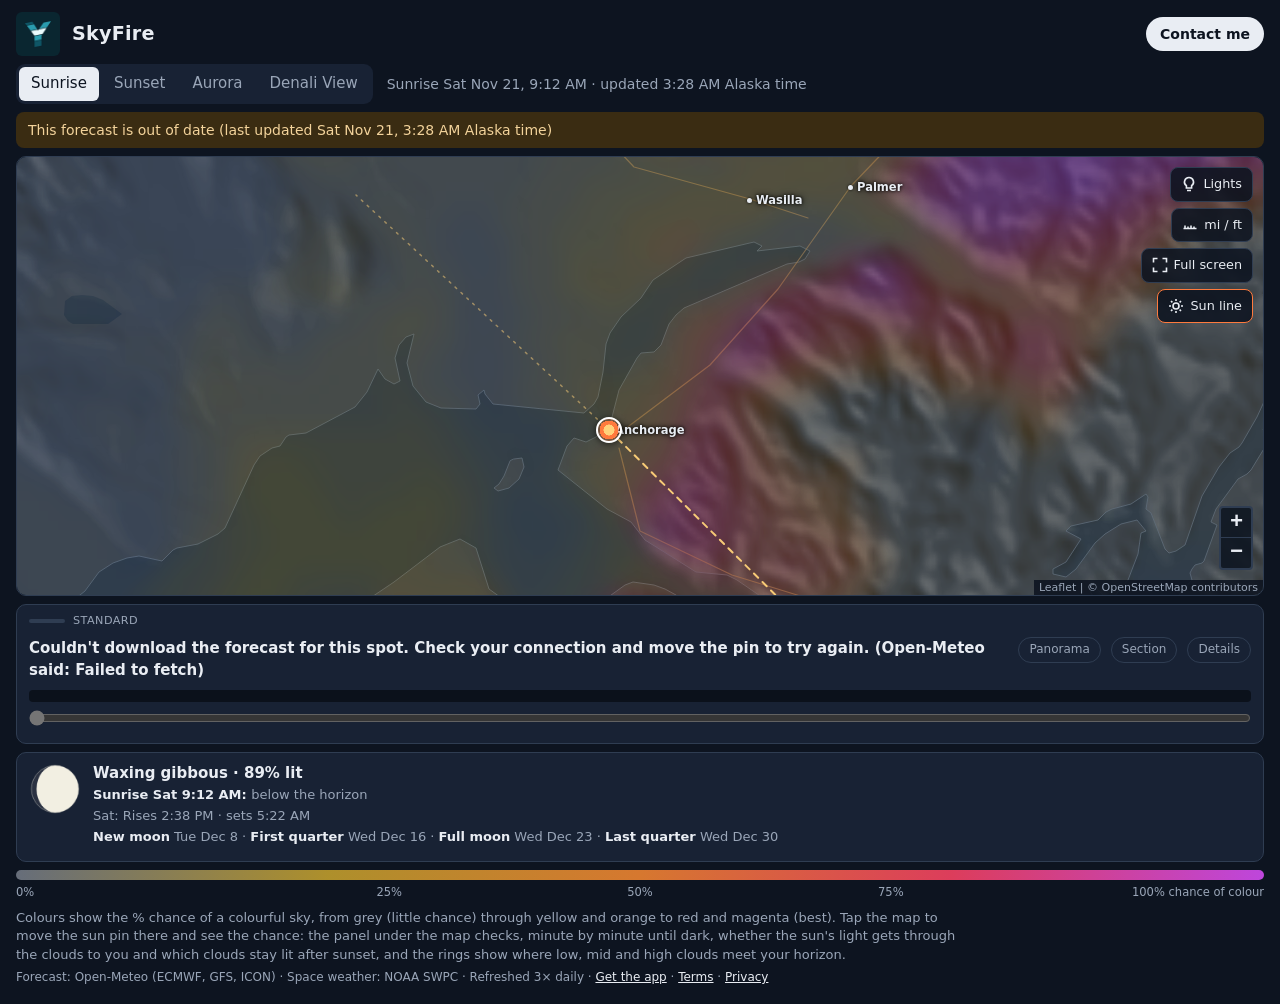
==== index.html @ c2d7034f "publish 2026-11-21T12:34:13Z" ====
<!doctype html>
<html lang="en">
<head>
<meta charset="utf-8">
<meta name="viewport" content="width=device-width, initial-scale=1, viewport-fit=cover">
<meta name="color-scheme" content="dark">
<meta name="description" content="Live sunrise, sunset and aurora forecast map for Anchorage and South-central Alaska. See where the sky is likely to light up, updated three times a day.">
<title>SkyFire</title>
<link rel="manifest" href="manifest.webmanifest">
<meta name="theme-color" content="#0d1420">
<link rel="icon" href="icons/favicon-32.png" sizes="32x32">
<link rel="apple-touch-icon" href="icons/apple-touch-icon.png">
<link rel="stylesheet" href="vendor/leaflet/leaflet.css">
<link rel="stylesheet" href="style.css?v=18">
</head>
<body>
<header class="site-header">
  <a id="logo-link" class="logo-link" target="_top" rel="noopener" hidden><img id="logo" alt=""></a>
  <h1 id="title" class="site-title">SkyFire</h1>
  <!-- Fallback href so the link still works when index.json cannot load. -->
  <a id="contact" class="contact" href="https://www.ypsak.com/contact" target="_top" rel="noopener">Contact me</a>
</header>

<main id="app">
  <p id="unavailable" class="unavailable" hidden>The sky forecast is unavailable right now. Please check back later.</p>
  <div class="bar-row">
    <nav id="tabs" class="tabs" role="tablist" aria-label="Forecast maps"></nav>
    <p id="when" class="when" aria-live="polite"></p>
  </div>
  <div id="hours" class="hours" role="group" aria-label="Hour" hidden></div>
  <p id="stale" class="stale" role="status" hidden></p>
  <div id="map-wrap" class="map-wrap" hidden>
    <div id="map" class="map" aria-label="Forecast map. Tap anywhere for the forecast there."></div>
    <div id="sunbox" class="sunbox" hidden></div>
    <div class="controls">
      <button class="ctl" id="btn-install" type="button" title="Install the SkyFire app" hidden>
        <svg viewBox="0 0 16 16" fill="none" stroke="currentColor" stroke-width="1.6" aria-hidden="true"><path d="M8 1.5v8.5M4.5 6.5 8 10l3.5-3.5M2 11.5v3h12v-3"/></svg><span>Install app</span></button>
      <button class="ctl" id="btn-lights" type="button" aria-pressed="false" title="Light pollution (night lights)">
        <svg viewBox="0 0 16 16" fill="none" stroke="currentColor" stroke-width="1.6" aria-hidden="true"><path d="M8 1.5a4.5 4.5 0 0 0-2.6 8.2V12h5.2V9.7A4.5 4.5 0 0 0 8 1.5zM6 14.5h4"/></svg><span>Lights</span></button>
      <button class="ctl" id="btn-units" type="button" title="Switch units">
        <svg viewBox="0 0 16 16" fill="none" stroke="currentColor" stroke-width="1.6" aria-hidden="true"><path d="M1.5 11.5h13M3 11.5v-3M6 11.5v-2M9 11.5v-3M12 11.5v-2"/></svg><span id="units-label">mi / ft</span></button>
      <button class="ctl" id="btn-full" type="button" aria-pressed="false" title="Full screen">
        <svg viewBox="0 0 16 16" fill="none" stroke="currentColor" stroke-width="1.6" aria-hidden="true"><path d="M1.5 5.5v-4h4M10.5 1.5h4v4M14.5 10.5v4h-4M5.5 14.5h-4v-4"/></svg><span>Full screen</span></button>
      <button class="ctl" id="btn-sun" type="button" aria-pressed="true" title="Sun line">
        <svg viewBox="0 0 16 16" fill="none" stroke="currentColor" stroke-width="1.6" aria-hidden="true"><circle cx="8" cy="8" r="3"/><path d="M8 1v2M8 13v2M1 8h2M13 8h2M3 3l1.4 1.4M11.6 11.6L13 13M3 13l1.4-1.4M11.6 4.4L13 3"/></svg><span id="line-label">Sun line</span></button>
    </div>
    <p id="map-note" class="map-note" hidden></p>
  </div>
  <section id="light" class="light size-std" aria-label="Light check" hidden>
    <button id="light-size" class="light-size" type="button" title="Panel size: tap to change">
      <span class="grip" aria-hidden="true"></span><span id="light-size-label">Standard</span></button>
    <div id="light-pro" class="light-pro" hidden>
      <p class="light-pro-title"><span class="pro-badge">Pro</span> Will the light reach this spot?</p>
      <p class="light-pro-text">SkyFire Pro checks, minute by minute until dark, whether the sun's light gets through the clouds to your pin, which clouds stay lit after sunset, and shows the skyline with peaks, alpenglow and the moon.</p>
      <div class="light-pro-row">
        <a id="pro-trial" class="btn-pro" href="pro.html">Start free trial</a>
        <a class="btn-pro alt" href="pro.html#restore">I have a licence</a>
      </div>
    </div>
    <div class="light-head">
      <p id="light-verdict" class="light-verdict" aria-live="polite"></p>
      <button id="light-pano-btn" class="light-more" type="button" aria-pressed="false">Panorama</button>
      <button id="light-section-btn" class="light-more" type="button" aria-pressed="false">Section</button>
      <button id="light-more" class="light-more" type="button" aria-expanded="false">Details</button>
    </div>
    <div id="light-bar" class="light-bar" aria-hidden="true"></div>
    <div id="rain-bar" class="rain-bar" aria-hidden="true" title="Rain at your spot"></div>
    <input id="light-slider" class="light-slider" type="range" min="0" max="0" value="0" aria-label="Time">
    <figure id="pano-wrap" class="section-wrap" hidden>
      <div class="pano-box">
        <canvas id="pano" class="pano" role="img" aria-label="Panorama from the pin: the skyline with named peaks, the sun's path and the forecast cloud"></canvas>
        <div class="pano-ctl">
          <button id="pano-full" class="pano-btn" type="button" aria-pressed="false" title="Full screen">⛶</button>
          <button id="pano-compass" class="pano-btn" type="button" aria-pressed="false" title="Compass: point your phone">🧭</button>
          <button id="pano-sun" class="pano-btn" type="button" title="Face the sun">☀</button>
          <button id="pano-out" class="pano-btn" type="button" title="Zoom out">−</button>
          <button id="pano-in" class="pano-btn" type="button" title="Zoom in">+</button>
        </div>
      </div>
      <figcaption id="pano-caption" class="section-caption"></figcaption>
    </figure>
    <figure id="section-wrap" class="section-wrap" hidden>
      <canvas id="section" class="section" role="img" aria-label="Side view of the sun's ray toward the horizon, with the terrain and cloud layers"></canvas>
      <figcaption id="section-caption" class="section-caption"></figcaption>
    </figure>
    <div id="light-details" class="light-details" hidden>
      <p id="light-info" class="light-info"></p>
      <p id="light-rings" class="light-rings"></p>
      <div id="light-models" class="light-models" role="group" aria-label="Forecast model"></div>
    </div>
  </section>
  <section id="space" class="space" aria-label="Space weather now" hidden>
    <div class="space-now" id="space-now"></div>
    <p class="space-fc" id="space-fc"></p>
    <p class="space-note" id="space-note"></p>
  </section>
  <section id="moon" class="moon-card" aria-label="The moon" hidden>
    <canvas id="moon-icon" class="moon-icon" width="64" height="64" role="img" aria-label="Moon phase"></canvas>
    <div class="moon-text">
      <p id="moon-name" class="moon-name"></p>
      <p id="moon-at" class="moon-line"></p>
      <p id="moon-rs" class="moon-line"></p>
      <div id="dark-wrap" class="dark-wrap" hidden>
        <div id="dark-bar" class="dark-bar" aria-hidden="true"></div>
        <div class="dark-ticks"><span id="dark-start"></span><span id="dark-end"></span></div>
        <p id="dark-text" class="moon-line"></p>
      </div>
      <p id="moon-next" class="moon-line"></p>
      <p id="moon-note" class="moon-note"></p>
    </div>
  </section>
  <section id="legend" class="legend" aria-label="Colour key" hidden>
    <div id="key-bar" class="key-bar"></div>
    <div id="key-ticks" class="key-ticks"></div>
  </section>
</main>

<footer id="footer" class="site-footer" hidden>
  <p class="how">Colours show what kind of sky to expect: white-grey is cloud in the way, yellow is clear but plain, and orange, pink and purple are where colour is likely. Tap the map for the % chance there. Drag the sun pin to any spot: the panel under the map checks, minute by minute, whether the sun's light gets through the clouds to you, and the rings show where low, mid and high clouds meet your horizon.</p>
  <p class="small"><span class="site-credits"></span> · Refreshed 3× daily · <a class="get-app" href="install.html" target="_blank" rel="noopener">Get the app</a><span id="pro-link" hidden> · <a class="get-app" href="pro.html">SkyFire Pro</a></span> · <a class="get-app" href="terms.html">Terms</a> · <a class="get-app" href="privacy.html">Privacy</a></p>
</footer>

<script src="vendor/leaflet/leaflet.js"></script>
<script src="lightcheck.js?v=18"></script>
<script src="panorama.js?v=18"></script>
<script src="moon.js?v=18"></script>
<script src="pro.js?v=18"></script>
<script src="app.js?v=18"></script>
</body>
</html>
---- vendor/leaflet/leaflet.css ----
/* required styles */

.leaflet-pane,
.leaflet-tile,
.leaflet-marker-icon,
.leaflet-marker-shadow,
.leaflet-tile-container,
.leaflet-pane > svg,
.leaflet-pane > canvas,
.leaflet-zoom-box,
.leaflet-image-layer,
.leaflet-layer {
	position: absolute;
	left: 0;
	top: 0;
	}
.leaflet-container {
	overflow: hidden;
	}
.leaflet-tile,
.leaflet-marker-icon,
.leaflet-marker-shadow {
	-webkit-user-select: none;
	   -moz-user-select: none;
	        user-select: none;
	  -webkit-user-drag: none;
	}
/* Prevents IE11 from highlighting tiles in blue */
.leaflet-tile::selection {
	background: transparent;
}
/* Safari renders non-retina tile on retina better with this, but Chrome is worse */
.leaflet-safari .leaflet-tile {
	image-rendering: -webkit-optimize-contrast;
	}
/* hack that prevents hw layers "stretching" when loading new tiles */
.leaflet-safari .leaflet-tile-container {
	width: 1600px;
	height: 1600px;
	-webkit-transform-origin: 0 0;
	}
.leaflet-marker-icon,
.leaflet-marker-shadow {
	display: block;
	}
/* .leaflet-container svg: reset svg max-width decleration shipped in Joomla! (joomla.org) 3.x */
/* .leaflet-container img: map is broken in FF if you have max-width: 100% on tiles */
.leaflet-container .leaflet-overlay-pane svg {
	max-width: none !important;
	max-height: none !important;
	}
.leaflet-container .leaflet-marker-pane img,
.leaflet-container .leaflet-shadow-pane img,
.leaflet-container .leaflet-tile-pane img,
.leaflet-container img.leaflet-image-layer,
.leaflet-container .leaflet-tile {
	max-width: none !important;
	max-height: none !important;
	width: auto;
	padding: 0;
	}

.leaflet-container img.leaflet-tile {
	/* See: https://bugs.chromium.org/p/chromium/issues/detail?id=600120 */
	mix-blend-mode: plus-lighter;
}

.leaflet-container.leaflet-touch-zoom {
	-ms-touch-action: pan-x pan-y;
	touch-action: pan-x pan-y;
	}
.leaflet-container.leaflet-touch-drag {
	-ms-touch-action: pinch-zoom;
	/* Fallback for FF which doesn't support pinch-zoom */
	touch-action: none;
	touch-action: pinch-zoom;
}
.leaflet-container.leaflet-touch-drag.leaflet-touch-zoom {
	-ms-touch-action: none;
	touch-action: none;
}
.leaflet-container {
	-webkit-tap-highlight-color: transparent;
}
.leaflet-container a {
	-webkit-tap-highlight-color: rgba(51, 181, 229, 0.4);
}
.leaflet-tile {
	filter: inherit;
	visibility: hidden;
	}
.leaflet-tile-loaded {
	visibility: inherit;
	}
.leaflet-zoom-box {
	width: 0;
	height: 0;
	-moz-box-sizing: border-box;
	     box-sizing: border-box;
	z-index: 800;
	}
/* workaround for https://bugzilla.mozilla.org/show_bug.cgi?id=888319 */
.leaflet-overlay-pane svg {
	-moz-user-select: none;
	}

.leaflet-pane         { z-index: 400; }

.leaflet-tile-pane    { z-index: 200; }
.leaflet-overlay-pane { z-index: 400; }
.leaflet-shadow-pane  { z-index: 500; }
.leaflet-marker-pane  { z-index: 600; }
.leaflet-tooltip-pane   { z-index: 650; }
.leaflet-popup-pane   { z-index: 700; }

.leaflet-map-pane canvas { z-index: 100; }
.leaflet-map-pane svg    { z-index: 200; }

.leaflet-vml-shape {
	width: 1px;
	height: 1px;
	}
.lvml {
	behavior: url(#default#VML);
	display: inline-block;
	position: absolute;
	}


/* control positioning */

.leaflet-control {
	position: relative;
	z-index: 800;
	pointer-events: visiblePainted; /* IE 9-10 doesn't have auto */
	pointer-events: auto;
	}
.leaflet-top,
.leaflet-bottom {
	position: absolute;
	z-index: 1000;
	pointer-events: none;
	}
.leaflet-top {
	top: 0;
	}
.leaflet-right {
	right: 0;
	}
.leaflet-bottom {
	bottom: 0;
	}
.leaflet-left {
	left: 0;
	}
.leaflet-control {
	float: left;
	clear: both;
	}
.leaflet-right .leaflet-control {
	float: right;
	}
.leaflet-top .leaflet-control {
	margin-top: 10px;
	}
.leaflet-bottom .leaflet-control {
	margin-bottom: 10px;
	}
.leaflet-left .leaflet-control {
	margin-left: 10px;
	}
.leaflet-right .leaflet-control {
	margin-right: 10px;
	}


/* zoom and fade animations */

.leaflet-fade-anim .leaflet-popup {
	opacity: 0;
	-webkit-transition: opacity 0.2s linear;
	   -moz-transition: opacity 0.2s linear;
	        transition: opacity 0.2s linear;
	}
.leaflet-fade-anim .leaflet-map-pane .leaflet-popup {
	opacity: 1;
	}
.leaflet-zoom-animated {
	-webkit-transform-origin: 0 0;
	    -ms-transform-origin: 0 0;
	        transform-origin: 0 0;
	}
svg.leaflet-zoom-animated {
	will-change: transform;
}

.leaflet-zoom-anim .leaflet-zoom-animated {
	-webkit-transition: -webkit-transform 0.25s cubic-bezier(0,0,0.25,1);
	   -moz-transition:    -moz-transform 0.25s cubic-bezier(0,0,0.25,1);
	        transition:         transform 0.25s cubic-bezier(0,0,0.25,1);
	}
.leaflet-zoom-anim .leaflet-tile,
.leaflet-pan-anim .leaflet-tile {
	-webkit-transition: none;
	   -moz-transition: none;
	        transition: none;
	}

.leaflet-zoom-anim .leaflet-zoom-hide {
	visibility: hidden;
	}


/* cursors */

.leaflet-interactive {
	cursor: pointer;
	}
.leaflet-grab {
	cursor: -webkit-grab;
	cursor:    -moz-grab;
	cursor:         grab;
	}
.leaflet-crosshair,
.leaflet-crosshair .leaflet-interactive {
	cursor: crosshair;
	}
.leaflet-popup-pane,
.leaflet-control {
	cursor: auto;
	}
.leaflet-dragging .leaflet-grab,
.leaflet-dragging .leaflet-grab .leaflet-interactive,
.leaflet-dragging .leaflet-marker-draggable {
	cursor: move;
	cursor: -webkit-grabbing;
	cursor:    -moz-grabbing;
	cursor:         grabbing;
	}

/* marker & overlays interactivity */
.leaflet-marker-icon,
.leaflet-marker-shadow,
.leaflet-image-layer,
.leaflet-pane > svg path,
.leaflet-tile-container {
	pointer-events: none;
	}

.leaflet-marker-icon.leaflet-interactive,
.leaflet-image-layer.leaflet-interactive,
.leaflet-pane > svg path.leaflet-interactive,
svg.leaflet-image-layer.leaflet-interactive path {
	pointer-events: visiblePainted; /* IE 9-10 doesn't have auto */
	pointer-events: auto;
	}

/* visual tweaks */

.leaflet-container {
	background: #ddd;
	outline-offset: 1px;
	}
.leaflet-container a {
	color: #0078A8;
	}
.leaflet-zoom-box {
	border: 2px dotted #38f;
	background: rgba(255,255,255,0.5);
	}


/* general typography */
.leaflet-container {
	font-family: "Helvetica Neue", Arial, Helvetica, sans-serif;
	font-size: 12px;
	font-size: 0.75rem;
	line-height: 1.5;
	}


/* general toolbar styles */

.leaflet-bar {
	box-shadow: 0 1px 5px rgba(0,0,0,0.65);
	border-radius: 4px;
	}
.leaflet-bar a {
	background-color: #fff;
	border-bottom: 1px solid #ccc;
	width: 26px;
	height: 26px;
	line-height: 26px;
	display: block;
	text-align: center;
	text-decoration: none;
	color: black;
	}
.leaflet-bar a,
.leaflet-control-layers-toggle {
	background-position: 50% 50%;
	background-repeat: no-repeat;
	display: block;
	}
.leaflet-bar a:hover,
.leaflet-bar a:focus {
	background-color: #f4f4f4;
	}
.leaflet-bar a:first-child {
	border-top-left-radius: 4px;
	border-top-right-radius: 4px;
	}
.leaflet-bar a:last-child {
	border-bottom-left-radius: 4px;
	border-bottom-right-radius: 4px;
	border-bottom: none;
	}
.leaflet-bar a.leaflet-disabled {
	cursor: default;
	background-color: #f4f4f4;
	color: #bbb;
	}

.leaflet-touch .leaflet-bar a {
	width: 30px;
	height: 30px;
	line-height: 30px;
	}
.leaflet-touch .leaflet-bar a:first-child {
	border-top-left-radius: 2px;
	border-top-right-radius: 2px;
	}
.leaflet-touch .leaflet-bar a:last-child {
	border-bottom-left-radius: 2px;
	border-bottom-right-radius: 2px;
	}

/* zoom control */

.leaflet-control-zoom-in,
.leaflet-control-zoom-out {
	font: bold 18px 'Lucida Console', Monaco, monospace;
	text-indent: 1px;
	}

.leaflet-touch .leaflet-control-zoom-in, .leaflet-touch .leaflet-control-zoom-out  {
	font-size: 22px;
	}


/* layers control */

.leaflet-control-layers {
	box-shadow: 0 1px 5px rgba(0,0,0,0.4);
	background: #fff;
	border-radius: 5px;
	}
.leaflet-control-layers-toggle {
	background-image: url(images/layers.png);
	width: 36px;
	height: 36px;
	}
.leaflet-retina .leaflet-control-layers-toggle {
	background-image: url(images/layers-2x.png);
	background-size: 26px 26px;
	}
.leaflet-touch .leaflet-control-layers-toggle {
	width: 44px;
	height: 44px;
	}
.leaflet-control-layers .leaflet-control-layers-list,
.leaflet-control-layers-expanded .leaflet-control-layers-toggle {
	display: none;
	}
.leaflet-control-layers-expanded .leaflet-control-layers-list {
	display: block;
	position: relative;
	}
.leaflet-control-layers-expanded {
	padding: 6px 10px 6px 6px;
	color: #333;
	background: #fff;
	}
.leaflet-control-layers-scrollbar {
	overflow-y: scroll;
	overflow-x: hidden;
	padding-right: 5px;
	}
.leaflet-control-layers-selector {
	margin-top: 2px;
	position: relative;
	top: 1px;
	}
.leaflet-control-layers label {
	display: block;
	font-size: 13px;
	font-size: 1.08333em;
	}
.leaflet-control-layers-separator {
	height: 0;
	border-top: 1px solid #ddd;
	margin: 5px -10px 5px -6px;
	}

/* Default icon URLs */
.leaflet-default-icon-path { /* used only in path-guessing heuristic, see L.Icon.Default */
	background-image: url(images/marker-icon.png);
	}


/* attribution and scale controls */

.leaflet-container .leaflet-control-attribution {
	background: #fff;
	background: rgba(255, 255, 255, 0.8);
	margin: 0;
	}
.leaflet-control-attribution,
.leaflet-control-scale-line {
	padding: 0 5px;
	color: #333;
	line-height: 1.4;
	}
.leaflet-control-attribution a {
	text-decoration: none;
	}
.leaflet-control-attribution a:hover,
.leaflet-control-attribution a:focus {
	text-decoration: underline;
	}
.leaflet-attribution-flag {
	display: inline !important;
	vertical-align: baseline !important;
	width: 1em;
	height: 0.6669em;
	}
.leaflet-left .leaflet-control-scale {
	margin-left: 5px;
	}
.leaflet-bottom .leaflet-control-scale {
	margin-bottom: 5px;
	}
.leaflet-control-scale-line {
	border: 2px solid #777;
	border-top: none;
	line-height: 1.1;
	padding: 2px 5px 1px;
	white-space: nowrap;
	-moz-box-sizing: border-box;
	     box-sizing: border-box;
	background: rgba(255, 255, 255, 0.8);
	text-shadow: 1px 1px #fff;
	}
.leaflet-control-scale-line:not(:first-child) {
	border-top: 2px solid #777;
	border-bottom: none;
	margin-top: -2px;
	}
.leaflet-control-scale-line:not(:first-child):not(:last-child) {
	border-bottom: 2px solid #777;
	}

.leaflet-touch .leaflet-control-attribution,
.leaflet-touch .leaflet-control-layers,
.leaflet-touch .leaflet-bar {
	box-shadow: none;
	}
.leaflet-touch .leaflet-control-layers,
.leaflet-touch .leaflet-bar {
	border: 2px solid rgba(0,0,0,0.2);
	background-clip: padding-box;
	}


/* popup */

.leaflet-popup {
	position: absolute;
	text-align: center;
	margin-bottom: 20px;
	}
.leaflet-popup-content-wrapper {
	padding: 1px;
	text-align: left;
	border-radius: 12px;
	}
.leaflet-popup-content {
	margin: 13px 24px 13px 20px;
	line-height: 1.3;
	font-size: 13px;
	font-size: 1.08333em;
	min-height: 1px;
	}
.leaflet-popup-content p {
	margin: 17px 0;
	margin: 1.3em 0;
	}
.leaflet-popup-tip-container {
	width: 40px;
	height: 20px;
	position: absolute;
	left: 50%;
	margin-top: -1px;
	margin-left: -20px;
	overflow: hidden;
	pointer-events: none;
	}
.leaflet-popup-tip {
	width: 17px;
	height: 17px;
	padding: 1px;

	margin: -10px auto 0;
	pointer-events: auto;

	-webkit-transform: rotate(45deg);
	   -moz-transform: rotate(45deg);
	    -ms-transform: rotate(45deg);
	        transform: rotate(45deg);
	}
.leaflet-popup-content-wrapper,
.leaflet-popup-tip {
	background: white;
	color: #333;
	box-shadow: 0 3px 14px rgba(0,0,0,0.4);
	}
.leaflet-container a.leaflet-popup-close-button {
	position: absolute;
	top: 0;
	right: 0;
	border: none;
	text-align: center;
	width: 24px;
	height: 24px;
	font: 16px/24px Tahoma, Verdana, sans-serif;
	color: #757575;
	text-decoration: none;
	background: transparent;
	}
.leaflet-container a.leaflet-popup-close-button:hover,
.leaflet-container a.leaflet-popup-close-button:focus {
	color: #585858;
	}
.leaflet-popup-scrolled {
	overflow: auto;
	}

.leaflet-oldie .leaflet-popup-content-wrapper {
	-ms-zoom: 1;
	}
.leaflet-oldie .leaflet-popup-tip {
	width: 24px;
	margin: 0 auto;

	-ms-filter: "progid:DXImageTransform.Microsoft.Matrix(M11=0.70710678, M12=0.70710678, M21=-0.70710678, M22=0.70710678)";
	filter: progid:DXImageTransform.Microsoft.Matrix(M11=0.70710678, M12=0.70710678, M21=-0.70710678, M22=0.70710678);
	}

.leaflet-oldie .leaflet-control-zoom,
.leaflet-oldie .leaflet-control-layers,
.leaflet-oldie .leaflet-popup-content-wrapper,
.leaflet-oldie .leaflet-popup-tip {
	border: 1px solid #999;
	}


/* div icon */

.leaflet-div-icon {
	background: #fff;
	border: 1px solid #666;
	}


/* Tooltip */
/* Base styles for the element that has a tooltip */
.leaflet-tooltip {
	position: absolute;
	padding: 6px;
	background-color: #fff;
	border: 1px solid #fff;
	border-radius: 3px;
	color: #222;
	white-space: nowrap;
	-webkit-user-select: none;
	-moz-user-select: none;
	-ms-user-select: none;
	user-select: none;
	pointer-events: none;
	box-shadow: 0 1px 3px rgba(0,0,0,0.4);
	}
.leaflet-tooltip.leaflet-interactive {
	cursor: pointer;
	pointer-events: auto;
	}
.leaflet-tooltip-top:before,
.leaflet-tooltip-bottom:before,
.leaflet-tooltip-left:before,
.leaflet-tooltip-right:before {
	position: absolute;
	pointer-events: none;
	border: 6px solid transparent;
	background: transparent;
	content: "";
	}

/* Directions */

.leaflet-tooltip-bottom {
	margin-top: 6px;
}
.leaflet-tooltip-top {
	margin-top: -6px;
}
.leaflet-tooltip-bottom:before,
.leaflet-tooltip-top:before {
	left: 50%;
	margin-left: -6px;
	}
.leaflet-tooltip-top:before {
	bottom: 0;
	margin-bottom: -12px;
	border-top-color: #fff;
	}
.leaflet-tooltip-bottom:before {
	top: 0;
	margin-top: -12px;
	margin-left: -6px;
	border-bottom-color: #fff;
	}
.leaflet-tooltip-left {
	margin-left: -6px;
}
.leaflet-tooltip-right {
	margin-left: 6px;
}
.leaflet-tooltip-left:before,
.leaflet-tooltip-right:before {
	top: 50%;
	margin-top: -6px;
	}
.leaflet-tooltip-left:before {
	right: 0;
	margin-right: -12px;
	border-left-color: #fff;
	}
.leaflet-tooltip-right:before {
	left: 0;
	margin-left: -12px;
	border-right-color: #fff;
	}

/* Printing */

@media print {
	/* Prevent printers from removing background-images of controls. */
	.leaflet-control {
		-webkit-print-color-adjust: exact;
		print-color-adjust: exact;
		}
	}
---- style.css ----
/* SkyFire public map. Windy-style: dark base map, smooth colour layer, colour key along the bottom.
   One dark look by design (the colour layer is tuned for a dark base). */
:root {
  color-scheme: dark;
  --bg: #0d1420;
  --sea: #13243a;
  --land: #243042;
  --text: #e9edf3;
  --muted: #9aa6b8;
  --line: #2f3d52;
  --fire: #ff7a3d;
  --sun: #ffd27a;
  --panel: rgba(13, 20, 32, 0.88);
  --chip: #182234;
  --warn-bg: #3a2c12;
  --warn-text: #f3d39b;
  --shadow: 0 1px 3px rgba(0, 0, 0, 0.5), 0 4px 14px rgba(0, 0, 0, 0.4);
  --gutter: 16px;
}

*, *::before, *::after { box-sizing: border-box; }
html, body { margin: 0; padding: 0; }
body {
  min-height: 100vh;
  min-height: 100dvh;
  display: flex;
  flex-direction: column;
  background: var(--bg);
  color: var(--text);
  font: 15px/1.45 system-ui, -apple-system, "Segoe UI", Roboto, "Helvetica Neue", Arial, sans-serif;
  -webkit-text-size-adjust: 100%;
  overflow-x: hidden;
}
[hidden] { display: none !important; }
button { font: inherit; }

/* ---- Header ---------------------------------------------------------------- */
.site-header {
  display: flex;
  align-items: center;
  gap: 12px;
  padding: 12px max(var(--gutter), env(safe-area-inset-right, 0px)) 8px max(var(--gutter), env(safe-area-inset-left, 0px));
}
.logo-link { display: flex; flex: none; }
.logo-link img { display: block; max-height: 44px; max-width: 140px; width: auto; border-radius: 6px; }
.site-title { flex: 1; min-width: 0; margin: 0; font-size: 1.2rem; font-weight: 700; letter-spacing: 0.01em; overflow-wrap: anywhere; }
.contact {
  flex: none;
  padding: 7px 14px;
  border-radius: 999px;
  background: var(--text);
  color: var(--bg);
  font-size: 0.875rem;
  font-weight: 600;
  text-decoration: none;
  white-space: nowrap;
}
.contact:hover { opacity: 0.85; }
.contact:focus-visible, .tab:focus-visible, .ctl:focus-visible {
  outline: 2px solid var(--fire);
  outline-offset: 2px;
}

/* ---- Main column ----------------------------------------------------------- */
main {
  flex: 1;
  display: flex;
  flex-direction: column;
  padding: 0 max(var(--gutter), env(safe-area-inset-right, 0px)) 0 max(var(--gutter), env(safe-area-inset-left, 0px));
  min-width: 0;
}
.bar-row { display: flex; flex-wrap: wrap; align-items: center; gap: 6px 14px; margin-bottom: 8px; }
.tabs {
  display: flex;
  gap: 3px;
  padding: 3px;
  border-radius: 9px;
  background: var(--chip);
  overflow-x: auto;
  scrollbar-width: none;
  max-width: 100%;
}
.tabs::-webkit-scrollbar { display: none; }
.tab {
  flex: none;
  appearance: none;
  border: 0;
  border-radius: 6px;
  background: none;
  color: var(--muted);
  font-weight: 500;
  padding: 6px 12px;
  cursor: pointer;
}
.tab:hover { color: var(--text); }
.tab[aria-selected="true"] { background: var(--text); color: var(--bg); }
.when { margin: 0; color: var(--muted); font-size: 0.875rem; }
.when:empty { display: none; }
.hours { display: flex; gap: 4px; overflow-x: auto; scrollbar-width: thin; padding-bottom: 6px; margin-bottom: 4px; }
.hour {
  flex: none;
  appearance: none;
  border: 1px solid var(--line);
  border-radius: 999px;
  background: var(--chip);
  color: var(--muted);
  font-size: 0.78rem;
  padding: 4px 10px;
  cursor: pointer;
  white-space: nowrap;
}
.hour b { color: var(--text); font-weight: 600; margin-right: 4px; }
.hour[aria-pressed="true"] { background: var(--text); color: var(--bg); border-color: var(--text); }
.hour[aria-pressed="true"] b { color: var(--bg); }
.hour:focus-visible { outline: 2px solid var(--fire); outline-offset: 2px; }
.denali-mark { color: var(--text); font-weight: 700; font-size: 0.75rem; text-shadow: 0 0 3px #000, 0 0 6px #000; white-space: nowrap; }
.stale { margin: 0 0 8px; padding: 8px 12px; border-radius: 8px; background: var(--warn-bg); color: var(--warn-text); font-size: 0.875rem; }
.unavailable { margin: 48px auto; max-width: 28rem; text-align: center; font-size: 1.05rem; color: var(--muted); }

/* ---- Map ------------------------------------------------------------------- */
.map-wrap {
  position: relative;
  flex: 1;
  min-height: 440px;
  border: 1px solid var(--line);
  border-radius: 10px;
  overflow: hidden;
}
.map { position: absolute; inset: 0; }
.leaflet-container { background: var(--sea); font: inherit; font-size: 0.8125rem; }
/* OpenStreetMap detail at close zoom, turned dark to match the base map. */
.leaflet-tile-pane { filter: brightness(0.62) invert(1) hue-rotate(180deg) saturate(0.35) contrast(0.9); }
.field { image-rendering: auto; }
.leaflet-control-attribution { font-size: 0.6875rem; background: var(--panel) !important; color: var(--muted); }
.leaflet-control-attribution a { color: inherit; }
.leaflet-bar a { background: var(--panel); color: var(--text); border-bottom-color: var(--line); }
.leaflet-bar a:hover { background: var(--bg); }
.leaflet-touch .leaflet-bar { border-color: var(--line); }

.controls {
  position: absolute;
  top: 10px;
  right: max(10px, env(safe-area-inset-right, 0px));
  z-index: 800;
  display: flex;
  flex-direction: column;
  align-items: flex-end;
  gap: 6px;
}
.ctl {
  display: flex;
  align-items: center;
  gap: 6px;
  font-size: 0.8rem;
  font-weight: 500;
  color: var(--text);
  background: var(--panel);
  border: 1px solid var(--line);
  border-radius: 8px;
  padding: 7px 10px;
  cursor: pointer;
}
.ctl[aria-pressed="true"] { border-color: var(--fire); }
.ctl svg { width: 16px; height: 16px; flex: none; }

.sunbox {
  position: absolute;
  left: max(10px, env(safe-area-inset-left, 0px));
  bottom: 22px;
  z-index: 800;
  max-width: min(290px, calc(100% - 130px));
  padding: 9px 12px;
  border: 1px solid var(--line);
  border-radius: 10px;
  background: var(--panel);
  font-size: 0.8rem;
}
.sunbox p { margin: 0; }
.sun-head { font-weight: 700; font-size: 0.92rem; margin-bottom: 2px !important; }
.sun-help { color: var(--muted); }
.sun-key { display: flex; align-items: center; gap: 6px; color: var(--muted); margin-top: 4px !important; }
.sun-key i { width: 18px; height: 4px; border-radius: 2px; flex: none; }

.map-note {
  position: absolute;
  top: 50%;
  left: 50%;
  transform: translate(-50%, -50%);
  z-index: 800;
  width: max-content;
  max-width: calc(100% - 48px);
  margin: 0;
  padding: 12px 16px;
  border-radius: 10px;
  background: var(--panel);
  box-shadow: var(--shadow);
  text-align: center;
}

/* Base-map labels */
.town { color: var(--text); font-weight: 600; font-size: 0.72rem; text-shadow: 0 0 3px #000, 0 0 6px #000; white-space: nowrap; }
.town::before { content: ""; display: inline-block; width: 5px; height: 5px; border-radius: 50%; background: var(--text); margin-right: 4px; vertical-align: middle; box-shadow: 0 0 3px #000; }
.peak { color: var(--muted); font-style: italic; font-weight: 500; font-size: 0.68rem; text-shadow: 0 0 3px #000; white-space: nowrap; }
.pin {
  width: 26px;
  height: 26px;
  border-radius: 50%;
  background: radial-gradient(circle, var(--sun) 0 35%, var(--fire) 36% 60%, rgba(255, 122, 61, 0.25) 61%);
  border: 2px solid #fff;
  box-shadow: 0 1px 6px rgba(0, 0, 0, 0.6);
  cursor: grab;
}
.hz { color: var(--text); font-weight: 600; font-size: 0.66rem; text-shadow: 0 0 3px #000, 0 0 5px #000; white-space: nowrap; }

/* ---- Popups ---------------------------------------------------------------- */
.leaflet-popup-content-wrapper, .leaflet-popup-tip { background: var(--bg); color: var(--text); box-shadow: var(--shadow); border: 1px solid var(--line); }
.leaflet-popup-content-wrapper { border-radius: 10px; }
.leaflet-popup-content { margin: 10px 14px; line-height: 1.4; }
.leaflet-container a.leaflet-popup-close-button { color: var(--muted); }
.pop p { margin: 0; }
.pop-name { font-weight: 600; margin-bottom: 4px !important; overflow-wrap: anywhere; }
.pop-chance { font-weight: 700; font-size: 1.25rem; line-height: 1.2; }
.pop-head { font-weight: 500; }
.pop-swatch { display: inline-block; width: 10px; height: 10px; border-radius: 50%; margin-right: 6px; vertical-align: 0; }
.pop-when, .pop-metrics { color: var(--muted); font-size: 0.8125rem; }

/* ---- Public spots ---------------------------------------------------------- */
.spot-marker { background: none; border: 0; }
.spot-inner { display: inline-flex; align-items: center; gap: 3px; white-space: nowrap; cursor: pointer; }
.spot-star, .spot-label { color: #f4f3ef; text-shadow: 0 0 2px #000, 0 0 2px #000, 0 0 3px #000; }
.spot-star { font-size: 16px; line-height: 18px; }
.spot-label { font-size: 0.75rem; font-weight: 600; }

/* ---- Light check: minute-by-minute verdict under the map --------------------- */
.light { margin-top: 8px; padding: 10px 12px; border: 1px solid var(--line); border-radius: 10px; background: var(--chip); }
.light-head { display: flex; align-items: baseline; gap: 10px; }
.light-verdict { flex: 1; min-width: 0; margin: 0; font-weight: 600; }
.light-verdict .t { font-variant-numeric: tabular-nums; color: var(--muted); font-weight: 500; margin-right: 6px; }
.light-verdict.is-clear { color: #ffb366; }
.light-verdict.is-afterglow { color: #ff7fae; }
.rain-note { color: #8cc4ff; font-weight: 500; }
.light-verdict.is-blocked { color: var(--text); }
.light-more { flex: none; appearance: none; border: 1px solid var(--line); border-radius: 999px; background: none; color: var(--muted); font-size: 0.75rem; padding: 3px 10px; cursor: pointer; }
.light-more:focus-visible, .light-slider:focus-visible, .model:focus-visible { outline: 2px solid var(--fire); outline-offset: 2px; }
.light-bar { position: relative; display: flex; height: 12px; margin: 8px 0 2px; border-radius: 4px; overflow: hidden; background: #0b111b; }
.light-bar i { flex: 1; min-width: 0; }
.light-bar i.clear { background: #ff9b3d; }
.light-bar i.partial { background: #b97a45; }
.light-bar i.blocked { background: #556173; }
.light-bar i.down { background: #121a27; }
.light-bar i.hills { background: #6b5136; }
.light-bar i.afterglow { background: #e0457b; }
.light-bar i.twilight { background: #4a4380; }
.light-bar i.dark { background: #0d121c; }
.light-bar i.unknown { background: repeating-linear-gradient(45deg, #263244 0 3px, #182234 3px 6px); }
.rain-bar { display: flex; height: 4px; margin: 2px 0 2px; border-radius: 2px; overflow: hidden; background: transparent; }
.rain-bar i { flex: 1; min-width: 0; }
.light-size { display: flex; align-items: center; gap: 8px; width: 100%; margin: -4px 0 6px; padding: 2px 0; appearance: none; border: 0; background: none; color: var(--muted); font-size: 0.7rem; letter-spacing: 0.04em; text-transform: uppercase; cursor: pointer; touch-action: none; }
.light-size .grip { width: 36px; height: 4px; border-radius: 2px; background: var(--line); }
.light-size:focus-visible { outline: 2px solid var(--fire); outline-offset: 2px; }
/* Minimal: one line and the slider; Standard: + timeline and views; Extended: everything */
.light.size-min .light-bar, .light.size-min .rain-bar, .light.size-min .light-head .light-more,
.light.size-min .section-wrap, .light.size-min .light-details { display: none !important; }
.light.size-min .light-verdict { font-size: 0.9rem; }
.light.size-ext .light-details { display: block !important; }
.light-bar .sunmark { position: absolute; top: 0; bottom: 0; width: 2px; background: var(--sun); }
.light-slider { width: 100%; margin: 0; accent-color: var(--fire); }
.light-details p { margin: 6px 0 0; font-size: 0.8125rem; color: var(--muted); }
.light-rings i { display: inline-block; width: 14px; height: 4px; border-radius: 2px; margin: 0 4px 1px 8px; vertical-align: middle; }
.light-rings i:first-child { margin-left: 0; }
.light-models { display: flex; flex-wrap: wrap; gap: 4px; margin-top: 8px; }
.model { appearance: none; border: 1px solid var(--line); border-radius: 999px; background: var(--bg); color: var(--muted); font-size: 0.78rem; padding: 4px 10px; cursor: pointer; }
.model b { color: var(--text); font-weight: 600; }
.model[aria-pressed="true"] { border-color: var(--fire); color: var(--text); }
.section-wrap { margin: 8px 0 0; }
.pano-box { position: relative; }
.pano { display: block; width: 100%; height: 260px; border-radius: 8px; background: #0b111b; touch-action: pan-y; cursor: grab; }
.pano-ctl { position: absolute; top: 6px; right: 6px; display: flex; gap: 4px; }
.pano-btn { appearance: none; width: 28px; height: 28px; border: 1px solid var(--line); border-radius: 7px; background: var(--panel); color: var(--text); font-size: 0.9rem; cursor: pointer; }
.pano-btn[aria-pressed="true"] { border-color: var(--fire); background: #3a2414; }
.pano-btn:focus-visible { outline: 2px solid var(--fire); outline-offset: 2px; }
@media (max-width: 480px) { .pano { height: 240px; } }
.section { display: block; width: 100%; height: 200px; border-radius: 8px; background: #0b111b; }
.section-caption { margin-top: 4px; color: var(--muted); font-size: 0.75rem; }
.light-more[aria-pressed="true"] { border-color: var(--fire); color: var(--text); }
@media (max-width: 480px) { .section { height: 170px; } }
.ray-label { color: var(--text); font-weight: 600; font-size: 0.68rem; text-shadow: 0 0 3px #000, 0 0 5px #000; white-space: nowrap; }

/* ---- Space weather (Aurora tab) ---------------------------------------------- */
.space { margin-top: 8px; padding: 10px 12px; border: 1px solid var(--line); border-radius: 10px; background: var(--chip); }
.space-now { display: flex; flex-wrap: wrap; gap: 8px; }
.sw-item { flex: 1 1 90px; min-width: 0; padding: 6px 8px; border-radius: 8px; background: var(--bg); }
.sw-item b { display: block; font-size: 1.15rem; font-variant-numeric: tabular-nums; }
.sw-item span { color: var(--muted); font-size: 0.75rem; }
.sw-item.good b { color: #6fe3a0; } .sw-item.ok b { color: #f2c94c; } .sw-item.poor b { color: var(--muted); }
.space-fc, .space-note { margin: 8px 0 0; color: var(--muted); font-size: 0.8125rem; }
.space-fc b { color: var(--text); font-weight: 600; }

/* ---- Colour key (Windy-style bar) ------------------------------------------ */
.legend { padding: 8px 0 2px; }
.key-bar { height: 10px; border-radius: 5px; }
.key-ticks { display: flex; justify-content: space-between; gap: 6px; margin-top: 4px; color: var(--muted); font-size: 0.72rem; }
.key-ticks span { flex: 1; min-width: 0; text-align: center; }
.key-ticks span:first-child { text-align: left; }
.key-ticks span:last-child { text-align: right; }

/* ---- Footer ---------------------------------------------------------------- */
.site-footer {
  padding: 6px max(var(--gutter), env(safe-area-inset-right, 0px)) calc(14px + env(safe-area-inset-bottom, 0px)) max(var(--gutter), env(safe-area-inset-left, 0px));
  color: var(--muted);
  font-size: 0.8125rem;
}
.site-footer p { margin: 0 0 4px; max-width: 60rem; }
.site-footer .small { font-size: 0.75rem; }
.get-app { color: var(--text); }

/* ---- Full screen: the map fills the whole screen (or the whole frame) ------- */
body.full { height: 100vh; height: 100dvh; overflow: hidden; }
body.full .site-header, body.full .site-footer, body.full .stale, body.full .moon-card { display: none; }
body.full main { padding-top: max(8px, env(safe-area-inset-top, 0px)); }
body.full .map-wrap { min-height: 0; border-radius: 0; border-left: 0; border-right: 0; }

@media (max-width: 480px) {
  :root { --gutter: 12px; }
  .site-header { gap: 10px; padding-top: 10px; }
  .logo-link img { max-height: 36px; max-width: 96px; }
  .site-title { font-size: 1.05rem; }
  .contact { padding: 6px 12px; font-size: 0.8125rem; }
  .tab { padding: 6px 10px; }
  .when { font-size: 0.8125rem; width: 100%; }
  .ctl span { display: none; }
  .sunbox { max-width: calc(100% - 70px); }
  .sun-help { display: none; }
}
@media (prefers-reduced-motion: reduce) { * { transition: none !important; animation: none !important; } }

/* ---- Panorama full screen: the light panel fills the screen with the skyline -------------- */
.light.pano-full {
  position: fixed; inset: 0; z-index: 3000; margin: 0; border: 0; border-radius: 0;
  display: flex; flex-direction: column;
  padding: max(8px, env(safe-area-inset-top, 0px)) max(10px, env(safe-area-inset-right, 0px)) max(8px, env(safe-area-inset-bottom, 0px)) max(10px, env(safe-area-inset-left, 0px));
  background: var(--bg);
}
.light.pano-full .light-size, .light.pano-full #section-wrap, .light.pano-full .light-details,
.light.pano-full .rain-bar, .light.pano-full .light-head .light-more { display: none !important; }
.light.pano-full #pano-wrap { display: flex !important; flex-direction: column; flex: 1; min-height: 0; }
.light.pano-full .pano-box { flex: 1; min-height: 0; }
.light.pano-full .pano { height: 100%; }
body.pano-open { overflow: hidden; }

/* ---- Moon card ---------------------------------------------------------------- */
.moon-card { display: flex; gap: 12px; align-items: flex-start; margin-top: 8px; padding: 10px 12px; border: 1px solid var(--line); border-radius: 10px; background: var(--chip); }
.moon-icon { flex: none; width: 52px; height: 52px; }
.moon-text { min-width: 0; }
.moon-text p { margin: 0; }
.moon-name { font-weight: 700; }
.moon-line { color: var(--muted); font-size: 0.8125rem; margin-top: 2px !important; }
.moon-line b { color: var(--text); font-weight: 600; }
.moon-note { color: var(--muted); font-size: 0.75rem; margin-top: 4px !important; }

/* Dark sky tonight (night tabs, in the moon card) */
.dark-wrap { margin-top: 6px; }
.dark-bar { display: flex; height: 10px; border-radius: 4px; overflow: hidden; background: #0b111b; }
.dark-bar i { flex: 1; min-width: 0; }
.dark-bar i.day { background: #3e5f86; } .dark-bar i.civil { background: #2c3e66; } .dark-bar i.nautical { background: #1e2a4a; }
.dark-bar i.moonlit { background: #5b6478; } .dark-bar i.dark { background: #2ac58a; }
.dark-ticks { display: flex; justify-content: space-between; color: var(--muted); font-size: 0.7rem; margin-top: 2px; }
.leaflet-lights-pane { mix-blend-mode: screen; }

/* ---- SkyFire Pro: the locked light panel -------------------------------------------- */
.light.locked > :not(.light-pro):not(.light-size) { display: none !important; }
.light-pro p { margin: 0; }
.light-pro-title { font-weight: 700; }
.light-pro-text { color: var(--muted); font-size: 0.875rem; margin-top: 4px !important; }
.light-pro-row { display: flex; flex-wrap: wrap; gap: 8px; margin-top: 10px; }
.pro-badge { display: inline-block; padding: 1px 7px; margin-right: 4px; border-radius: 999px; background: var(--fire); color: #1b0f06; font-size: 0.72rem; font-weight: 800; letter-spacing: 0.04em; vertical-align: 1px; }
.btn-pro { display: inline-block; padding: 8px 16px; border-radius: 999px; background: var(--fire); color: #1b0f06; font-weight: 700; font-size: 0.875rem; text-decoration: none; }
.btn-pro.alt { background: none; color: var(--text); border: 1px solid var(--line); font-weight: 600; }
.btn-pro:focus-visible { outline: 2px solid #fff; outline-offset: 2px; }
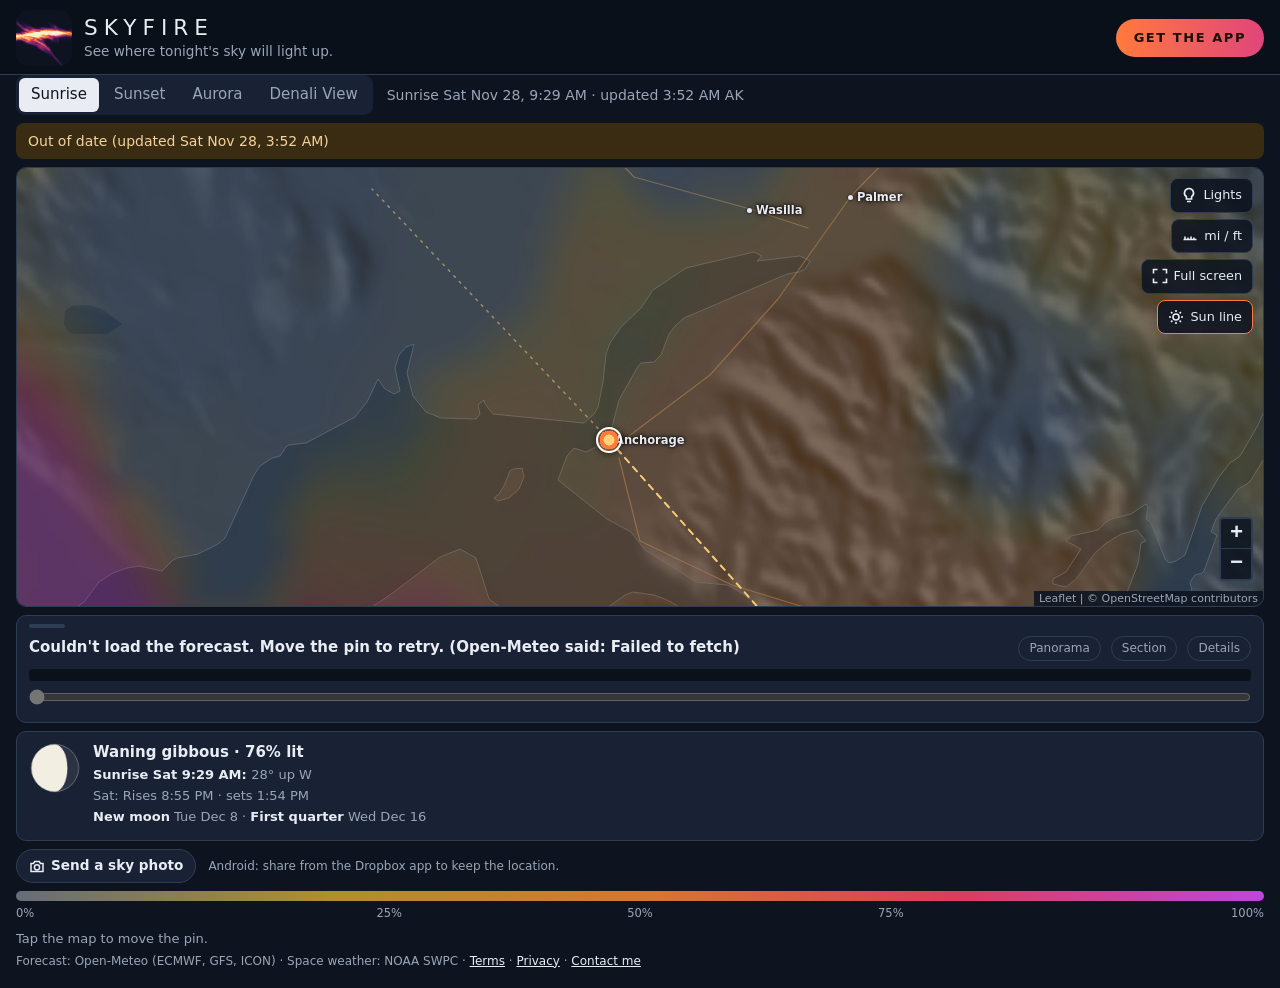
==== commit 72666226: "publish 2026-11-28T12:57:37Z" ====
--- a/index.html
+++ b/index.html
@@ -11,14 +11,16 @@
 <link rel="icon" href="icons/favicon-32.png" sizes="32x32">
 <link rel="apple-touch-icon" href="icons/apple-touch-icon.png">
 <link rel="stylesheet" href="vendor/leaflet/leaflet.css">
-<link rel="stylesheet" href="style.css?v=18">
+<link rel="stylesheet" href="style.css?v=22">
 </head>
 <body>
 <header class="site-header">
-  <a id="logo-link" class="logo-link" target="_top" rel="noopener" hidden><img id="logo" alt=""></a>
-  <h1 id="title" class="site-title">SkyFire</h1>
-  <!-- Fallback href so the link still works when index.json cannot load. -->
-  <a id="contact" class="contact" href="https://www.ypsak.com/contact" target="_top" rel="noopener">Contact me</a>
+  <img class="brand-icon" src="logo.png?v=22" alt="" width="56" height="56">
+  <div class="brand-text">
+    <h1 id="title" class="site-title">SkyFire</h1>
+    <p class="brand-cta">See where tonight's sky will light up.</p>
+  </div>
+  <a id="get-app-btn" class="get-app-btn" href="install.html" target="_blank" rel="noopener">Get the app</a>
 </header>
 
 <main id="app">
@@ -50,8 +52,8 @@
     <button id="light-size" class="light-size" type="button" title="Panel size: tap to change">
       <span class="grip" aria-hidden="true"></span><span id="light-size-label">Standard</span></button>
     <div id="light-pro" class="light-pro" hidden>
-      <p class="light-pro-title"><span class="pro-badge">Pro</span> Will the light reach this spot?</p>
-      <p class="light-pro-text">SkyFire Pro checks, minute by minute until dark, whether the sun's light gets through the clouds to your pin, which clouds stay lit after sunset, and shows the skyline with peaks, alpenglow and the moon.</p>
+      <p class="light-pro-title"><span class="pro-badge">Pro</span> Will the light reach you?</p>
+      <p class="light-pro-text">Minute-by-minute light, skyline, alpenglow and moon at your pin.</p>
       <div class="light-pro-row">
         <a id="pro-trial" class="btn-pro" href="pro.html">Start free trial</a>
         <a class="btn-pro alt" href="pro.html#restore">I have a licence</a>
@@ -109,22 +111,47 @@
       <p id="moon-note" class="moon-note"></p>
     </div>
   </section>
-  <section id="legend" class="legend" aria-label="Colour key" hidden>
+  <p class="photo-row" id="photo-row">
+    <a class="photo-btn" id="photo-btn" href="https://www.dropbox.com/request/w9qyfhhkx9bqnb2c4g07" target="_blank" rel="noopener">
+      <svg viewBox="0 0 16 16" fill="none" stroke="currentColor" stroke-width="1.5" aria-hidden="true"><path d="M2 5.5h2.5l1.2-2h4.6l1.2 2H14v8H2z"/><circle cx="8" cy="9.3" r="2.6"/></svg>
+      Send a sky photo</a>
+    <span class="photo-note" id="photo-hint">Android: share from the Dropbox app to keep the location.</span>
+  </p>
+  <dialog id="photo-dlg" class="photo-dlg" aria-labelledby="pf-title">
+    <form id="photo-form" novalidate>
+      <h2 id="pf-title" class="pf-title">Send a sky photo</h2>
+      <label class="pf-field">Photos
+        <input id="pf-files" type="file" accept="image/*" multiple></label>
+      <fieldset class="pf-field pf-place">
+        <legend>Where?</legend>
+        <label><input type="radio" name="pf-place" value="pin" checked> <span id="pf-pin-text">Map pin</span></label>
+        <label><input type="radio" name="pf-place" value="gps"> My location</label>
+      </fieldset>
+      <label class="pf-field">Name (optional)
+        <input id="pf-name" maxlength="40" autocomplete="name"></label>
+      <p id="pf-status" class="pf-status" role="status" aria-live="polite"></p>
+      <div class="pf-row">
+        <button type="button" id="pf-cancel" class="pf-btn alt">Close</button>
+        <button type="submit" id="pf-send" class="pf-btn">Send</button>
+      </div>
+    </form>
+  </dialog>
+  <section id="legend" class="legend" aria-label="Chance of colour" hidden>
     <div id="key-bar" class="key-bar"></div>
     <div id="key-ticks" class="key-ticks"></div>
   </section>
 </main>
 
 <footer id="footer" class="site-footer" hidden>
-  <p class="how">Colours show what kind of sky to expect: white-grey is cloud in the way, yellow is clear but plain, and orange, pink and purple are where colour is likely. Tap the map for the % chance there. Drag the sun pin to any spot: the panel under the map checks, minute by minute, whether the sun's light gets through the clouds to you, and the rings show where low, mid and high clouds meet your horizon.</p>
-  <p class="small"><span class="site-credits"></span> · Refreshed 3× daily · <a class="get-app" href="install.html" target="_blank" rel="noopener">Get the app</a><span id="pro-link" hidden> · <a class="get-app" href="pro.html">SkyFire Pro</a></span> · <a class="get-app" href="terms.html">Terms</a> · <a class="get-app" href="privacy.html">Privacy</a></p>
+  <p class="how">Tap the map to move the pin.</p>
+  <p class="small"><span class="site-credits"></span><span id="pro-link" hidden> · <a class="get-app" href="pro.html">SkyFire Pro</a></span> · <a class="get-app" href="terms.html">Terms</a> · <a class="get-app" href="privacy.html">Privacy</a> · <a id="contact" class="get-app" href="https://www.ypsak.com/contact" target="_top" rel="noopener">Contact me</a></p>
 </footer>
 
 <script src="vendor/leaflet/leaflet.js"></script>
-<script src="lightcheck.js?v=18"></script>
-<script src="panorama.js?v=18"></script>
-<script src="moon.js?v=18"></script>
-<script src="pro.js?v=18"></script>
-<script src="app.js?v=18"></script>
+<script src="lightcheck.js?v=22"></script>
+<script src="panorama.js?v=22"></script>
+<script src="moon.js?v=22"></script>
+<script src="pro.js?v=22"></script>
+<script src="app.js?v=22"></script>
 </body>
 </html>
--- a/style.css
+++ b/style.css
@@ -39,24 +39,30 @@
   display: flex;
   align-items: center;
   gap: 12px;
-  padding: 12px max(var(--gutter), env(safe-area-inset-right, 0px)) 8px max(var(--gutter), env(safe-area-inset-left, 0px));
-}
-.logo-link { display: flex; flex: none; }
-.logo-link img { display: block; max-height: 44px; max-width: 140px; width: auto; border-radius: 6px; }
-.site-title { flex: 1; min-width: 0; margin: 0; font-size: 1.2rem; font-weight: 700; letter-spacing: 0.01em; overflow-wrap: anywhere; }
-.contact {
+  padding: 10px max(var(--gutter), env(safe-area-inset-right, 0px)) 8px max(var(--gutter), env(safe-area-inset-left, 0px));
+  background: #0a1019;
+  border-bottom: 1px solid var(--line);
+}
+.brand-icon { flex: none; width: 56px; height: 56px; border-radius: 12px; display: block; }
+.brand-text { flex: 1; min-width: 0; }
+.site-title { margin: 0; font-size: 1.35rem; font-weight: 500; letter-spacing: 0.28em; text-transform: uppercase; line-height: 1.15; }
+.brand-cta { margin: 2px 0 0; color: var(--muted); font-size: 0.85rem; line-height: 1.3; }
+.get-app-btn {
   flex: none;
-  padding: 7px 14px;
+  padding: 10px 18px;
   border-radius: 999px;
-  background: var(--text);
-  color: var(--bg);
-  font-size: 0.875rem;
-  font-weight: 600;
+  background: linear-gradient(90deg, #ff7a3d, #e0457b);
+  color: #1b0f06;
+  font-size: 0.8125rem;
+  font-weight: 700;
+  letter-spacing: 0.12em;
+  text-transform: uppercase;
   text-decoration: none;
   white-space: nowrap;
 }
-.contact:hover { opacity: 0.85; }
-.contact:focus-visible, .tab:focus-visible, .ctl:focus-visible {
+.get-app-btn:hover { opacity: 0.9; }
+body.in-app .get-app-btn { display: none; }
+.get-app-btn:focus-visible, .tab:focus-visible, .ctl:focus-visible {
   outline: 2px solid var(--fire);
   outline-offset: 2px;
 }
@@ -181,6 +187,10 @@
 .sun-key { display: flex; align-items: center; gap: 6px; color: var(--muted); margin-top: 4px !important; }
 .sun-key i { width: 18px; height: 4px; border-radius: 2px; flex: none; }
 
+.map-hint {
+  position: absolute; inset: 0; z-index: 1200; display: flex; align-items: center; justify-content: center;
+  background: rgba(8, 12, 20, 0.55); color: #fff; font-weight: 600; font-size: 1rem; pointer-events: none;
+}
 .map-note {
   position: absolute;
   top: 50%;
@@ -322,10 +332,11 @@
 
 @media (max-width: 480px) {
   :root { --gutter: 12px; }
-  .site-header { gap: 10px; padding-top: 10px; }
-  .logo-link img { max-height: 36px; max-width: 96px; }
-  .site-title { font-size: 1.05rem; }
-  .contact { padding: 6px 12px; font-size: 0.8125rem; }
+  .site-header { gap: 10px; }
+  .brand-icon { width: 46px; height: 46px; border-radius: 10px; }
+  .site-title { font-size: 1.1rem; letter-spacing: 0.22em; }
+  .brand-cta { font-size: 0.78rem; }
+  .get-app-btn { padding: 8px 12px; font-size: 0.72rem; letter-spacing: 0.08em; }
   .tab { padding: 6px 10px; }
   .when { font-size: 0.8125rem; width: 100%; }
   .ctl span { display: none; }
@@ -377,3 +388,30 @@
 .btn-pro { display: inline-block; padding: 8px 16px; border-radius: 999px; background: var(--fire); color: #1b0f06; font-weight: 700; font-size: 0.875rem; text-decoration: none; }
 .btn-pro.alt { background: none; color: var(--text); border: 1px solid var(--line); font-weight: 600; }
 .btn-pro:focus-visible { outline: 2px solid #fff; outline-offset: 2px; }
+
+/* ---- Send a sky photo (development: photos compared with the forecast) --------------- */
+.photo-row { display: flex; flex-wrap: wrap; align-items: center; gap: 6px 12px; margin: 8px 0 0; }
+.photo-btn { display: inline-flex; align-items: center; gap: 6px; padding: 6px 12px; border: 1px solid var(--line); border-radius: 999px; background: var(--chip); color: var(--text); font-size: 0.85rem; font-weight: 600; text-decoration: none; }
+.photo-btn svg { width: 16px; height: 16px; }
+.photo-btn:focus-visible { outline: 2px solid var(--fire); outline-offset: 2px; }
+.photo-note { flex: 1 1 200px; color: var(--muted); font-size: 0.75rem; }
+body.full .photo-row { display: none; }
+.photo-dlg { width: min(26rem, calc(100% - 24px)); padding: 16px; border: 1px solid var(--line); border-radius: 14px; background: var(--chip); color: var(--text); }
+.photo-dlg::backdrop { background: rgba(5, 8, 14, 0.7); }
+.pf-title { margin: 0 0 10px; font-size: 1.1rem; }
+.pf-field { display: block; margin: 0 0 12px; font-size: 0.875rem; color: var(--muted); }
+.pf-field input[type=file], .pf-field input#pf-name { display: block; width: 100%; margin-top: 4px; padding: 8px; border: 1px solid var(--line); border-radius: 8px; background: var(--bg); color: var(--text); font: inherit; }
+.pf-place { border: 0; padding: 0; }
+.pf-place legend { padding: 0; margin-bottom: 4px; }
+.pf-place label { display: flex; align-items: center; gap: 8px; margin: 4px 0; color: var(--text); }
+.pf-status { min-height: 1.2em; margin: 0 0 10px; font-size: 0.85rem; }
+.pf-status.err { color: #ff9a8a; }
+.pf-status.ok { color: #7be0a8; }
+.pf-row { display: flex; justify-content: flex-end; gap: 10px; }
+.pf-btn { appearance: none; border: 0; border-radius: 999px; padding: 9px 18px; background: var(--fire); color: #1b0f06; font-weight: 700; cursor: pointer; }
+.pf-btn.alt { background: none; border: 1px solid var(--line); color: var(--text); font-weight: 600; }
+.pf-btn:disabled { opacity: 0.5; cursor: default; }
+body.has-upload #photo-hint { display: none; }
+
+/* the panel-size handle speaks for itself: keep its name for screen readers only */
+#light-size-label { position: absolute; width: 1px; height: 1px; overflow: hidden; clip: rect(0 0 0 0); white-space: nowrap; }
